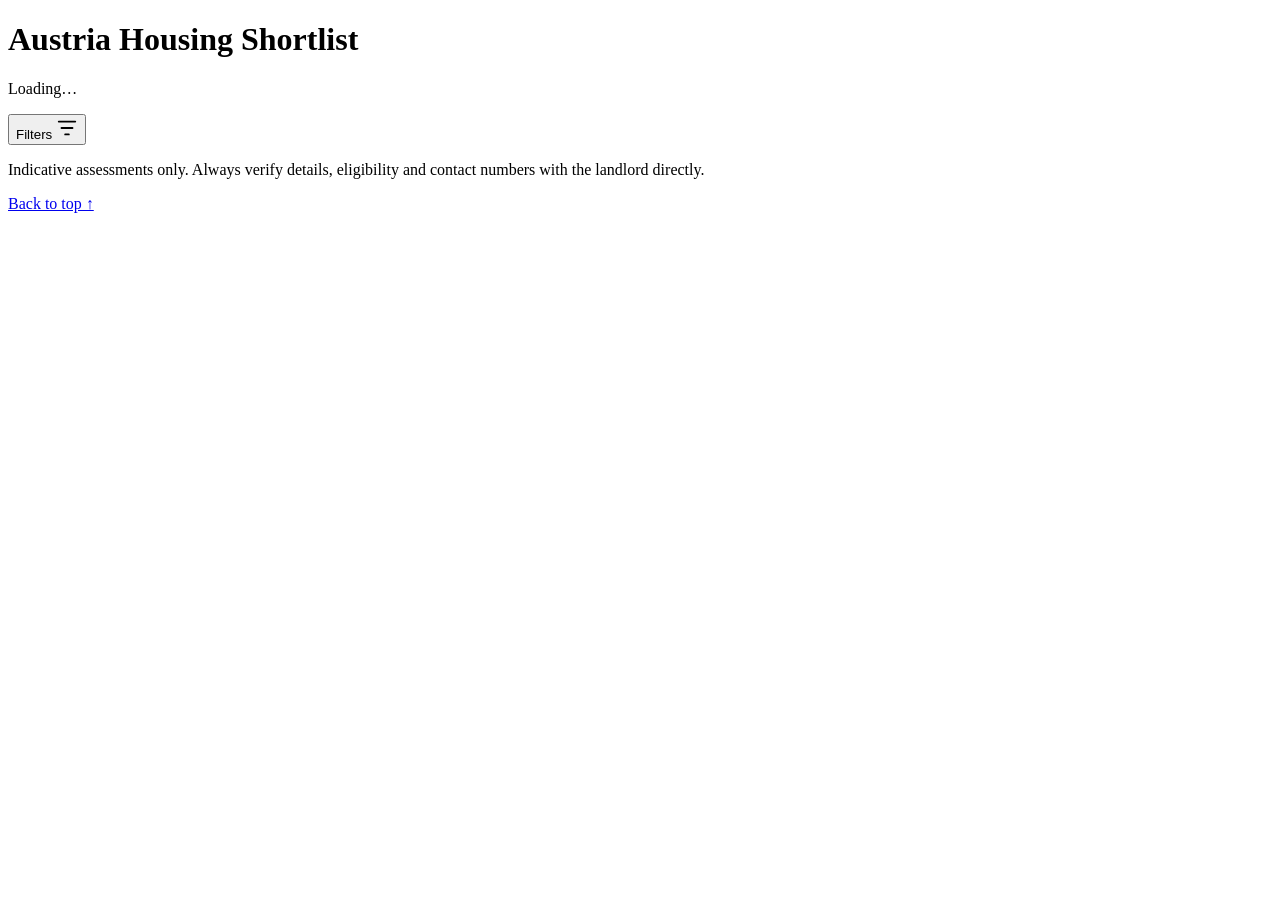
==== assets/index1.html @ 32095dc1 "Add files via upload adding the new site" ====
<!doctype html>
<html lang="en">
<head>
<meta charset="utf-8">
<meta name="viewport" content="width=device-width, initial-scale=1, viewport-fit=cover">
<meta name="color-scheme" content="light dark">
<meta name="theme-color" content="#14532d">
<title>Austria Housing Shortlist</title>
<link rel="stylesheet" href="style.css">
</head>
<body>

<header class="topbar" id="top">
  <div class="topbar-inner">
    <div class="brand">
      <h1>Austria Housing Shortlist</h1>
      <p class="sub" id="subtitle">Loading…</p>
    </div>
    <button class="icon-btn" id="toggle-filters" aria-expanded="false" aria-controls="filters">
      <span class="sr">Filters</span>
      <svg viewBox="0 0 24 24" width="22" height="22" aria-hidden="true"><path d="M3 5h18M6 12h12M10 19h4" stroke="currentColor" stroke-width="2" stroke-linecap="round" fill="none"/></svg>
    </button>
  </div>

  <section class="filters" id="filters" hidden>
    <label class="field search">
      <span class="sr">Search</span>
      <input type="search" id="q" placeholder="Search any text (town, landlord, risk…)" autocomplete="off">
    </label>

    <div class="chips" id="verdict-chips" role="group" aria-label="Filter by verdict"></div>

    <div class="row">
      <label class="field">
        <span>Town</span>
        <select id="city"></select>
      </label>
      <label class="field">
        <span>Landlord type</span>
        <select id="ltype"></select>
      </label>
    </div>
    <div class="row">
      <label class="field">
        <span>Status</span>
        <select id="status"></select>
      </label>
      <label class="field">
        <span>Sort by</span>
        <select id="sort">
          <option value="score-desc">Score (high → low)</option>
          <option value="rent-asc">Monthly rent (low → high)</option>
          <option value="rent-desc">Monthly rent (high → low)</option>
          <option value="move-asc">Move-in cost (low → high)</option>
          <option value="id-asc">ID (L001 → )</option>
          <option value="id-desc">ID (newest first)</option>
        </select>
      </label>
    </div>
    <div class="row actions">
      <button class="btn ghost" id="reset" type="button">Reset</button>
      <button class="btn ghost" id="expand-all" type="button">Expand all</button>
      <button class="btn ghost" id="collapse-all" type="button">Collapse all</button>
    </div>
  </section>
</header>

<main id="main">
  <div id="load-error" class="notice" hidden>
    <h2>Could not load listings.json</h2>
    <p>Browsers block reading local files directly. Either serve this folder (for example <code>python3 -m http.server</code>) or choose the file manually:</p>
    <label class="btn">
      Choose listings.json
      <input type="file" id="file-input" accept="application/json,.json" hidden>
    </label>
  </div>

  <section id="meta-section" class="panel" hidden></section>

  <section id="summary" class="summary" hidden></section>

  <p class="result-count" id="result-count" aria-live="polite"></p>
  <section id="list" class="list" aria-label="Listings"></section>
  <p id="empty" class="empty" hidden>No listings match these filters.</p>

  <section id="template-section" class="panel" hidden></section>
</main>

<footer class="foot">
  <p>Indicative assessments only. Always verify details, eligibility and contact numbers with the landlord directly.</p>
  <a href="#top" class="btn ghost">Back to top ↑</a>
</footer>

<script src="script.js"></script>
</body>
</html>
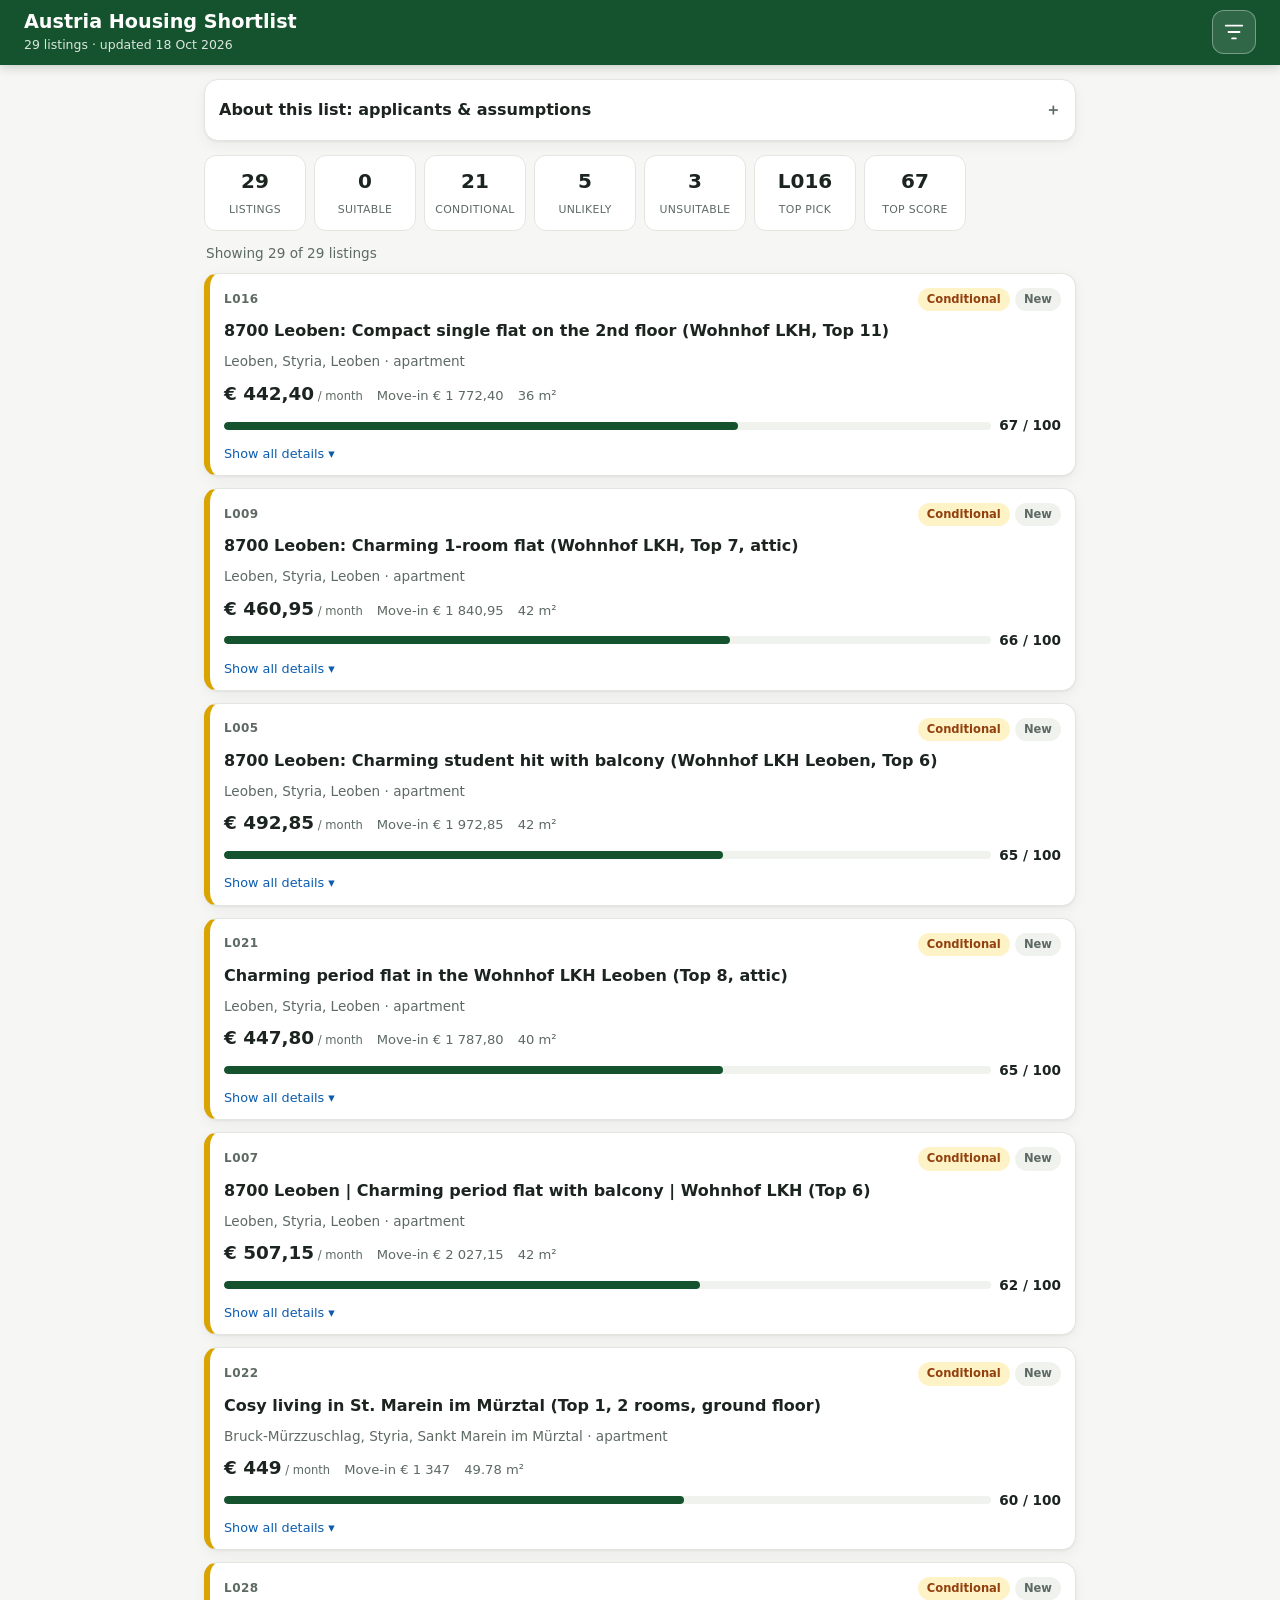
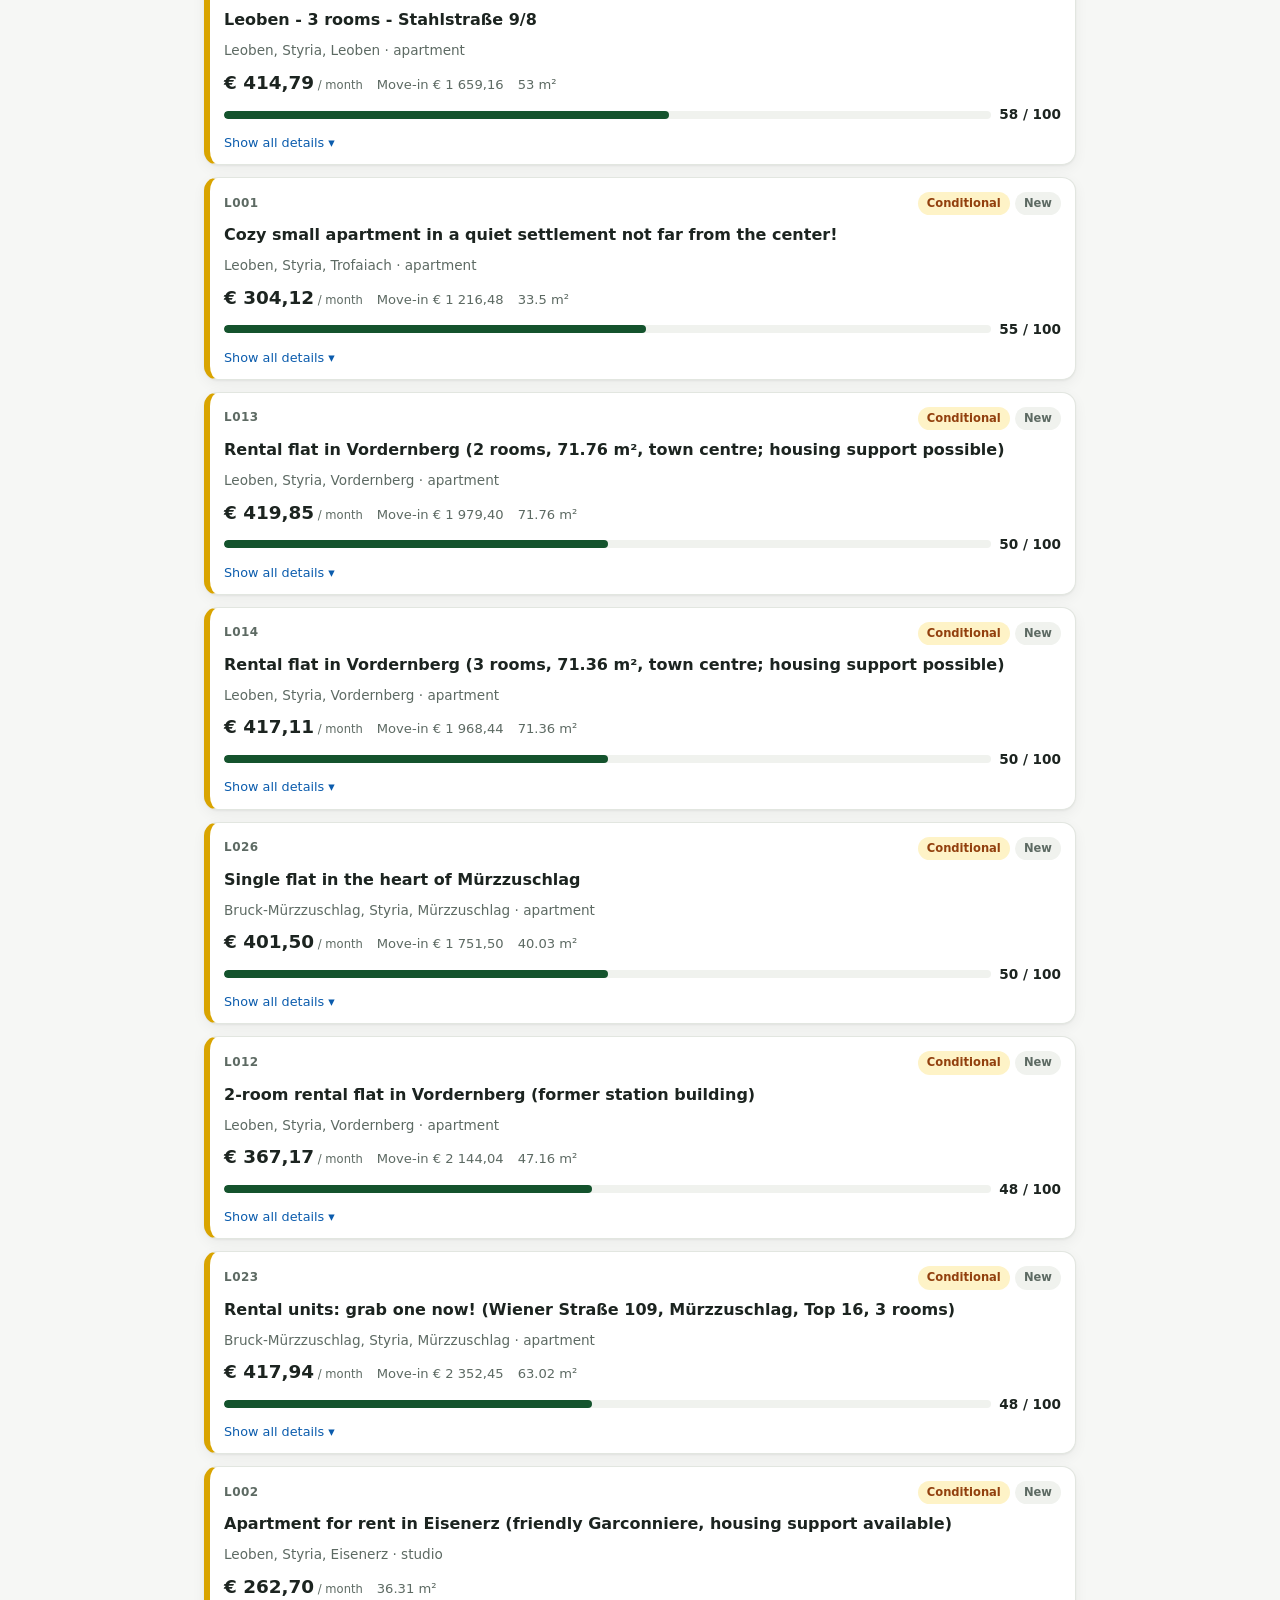
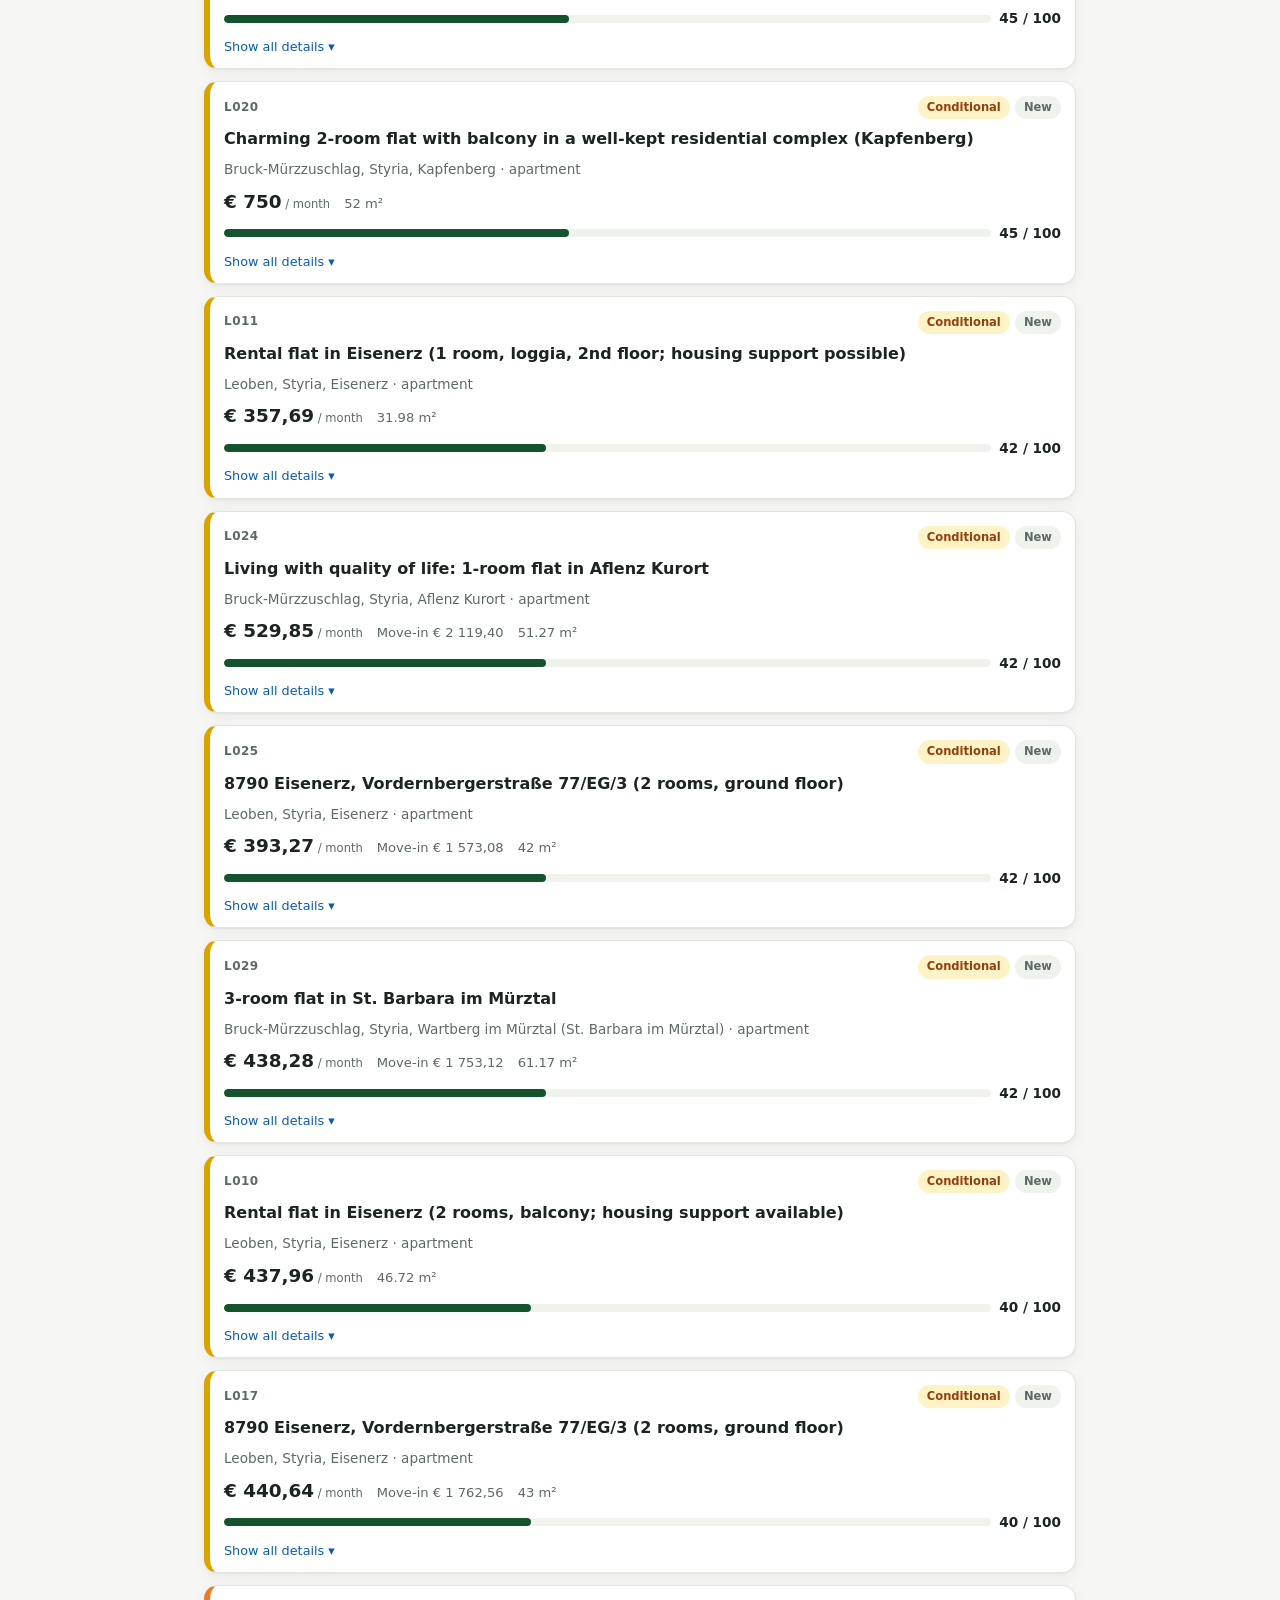
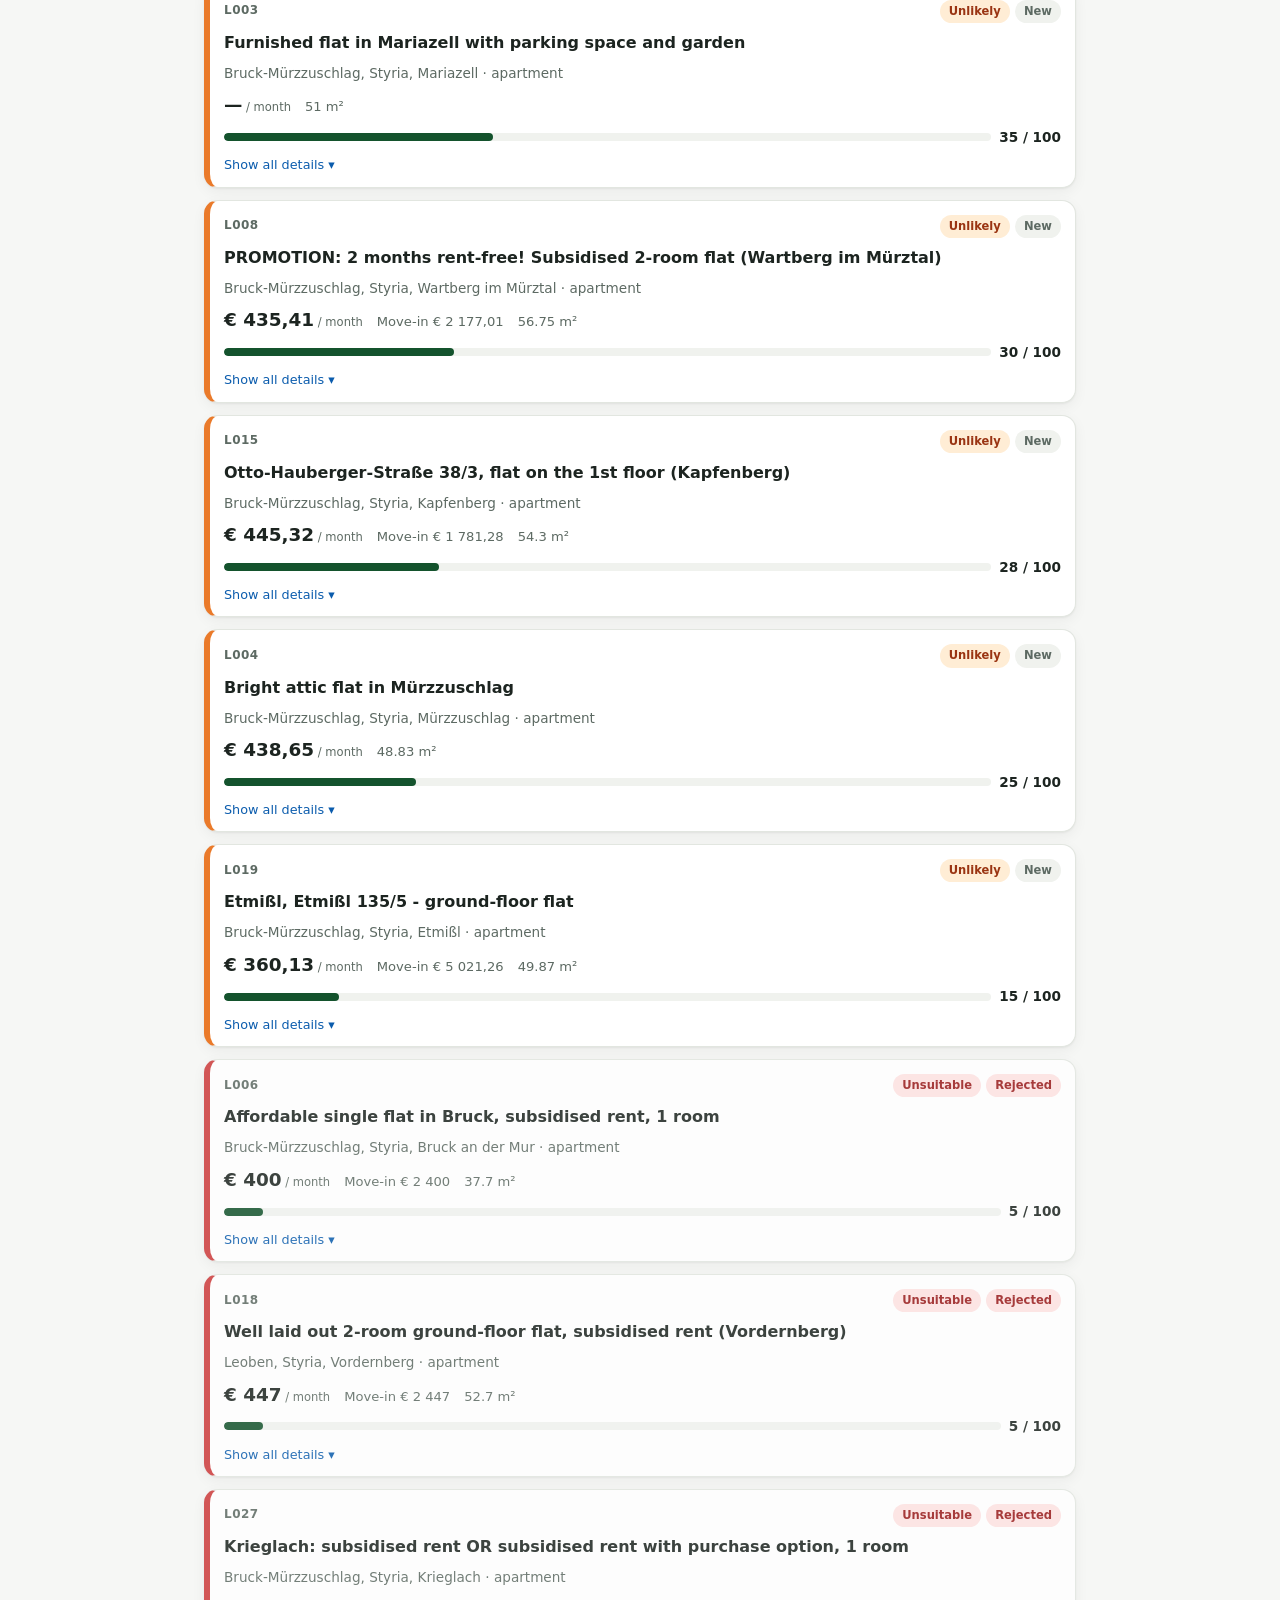
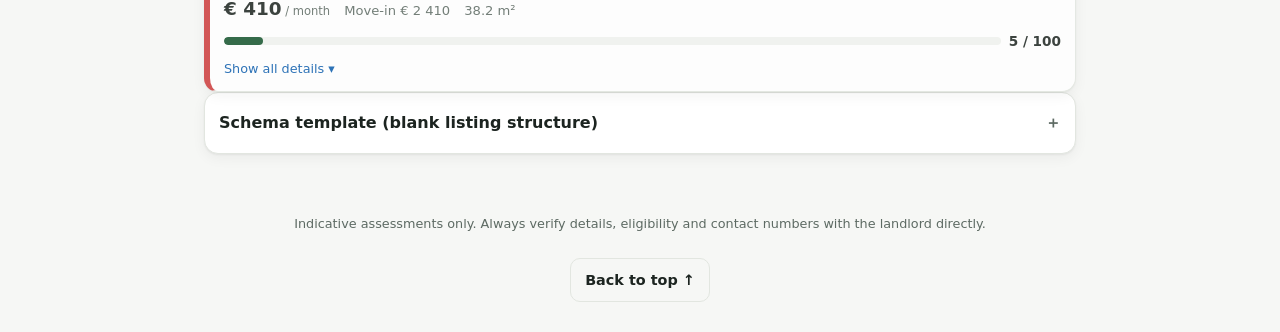
==== commit f1c93ddc: "Update linked stylesheets and scripts in index1.html" ====
--- a/assets/index1.html
+++ b/assets/index1.html
@@ -6,7 +6,7 @@
 <meta name="color-scheme" content="light dark">
 <meta name="theme-color" content="#14532d">
 <title>Austria Housing Shortlist</title>
-<link rel="stylesheet" href="style.css">
+<link rel="stylesheet" href="style1.css">
 </head>
 <body>
 
@@ -91,6 +91,6 @@
   <a href="#top" class="btn ghost">Back to top ↑</a>
 </footer>
 
-<script src="script.js"></script>
+<script src="script1.js"></script>
 </body>
 </html>
--- a/assets/style1.css
+++ b/assets/style1.css
@@ -0,0 +1,238 @@
+:root {
+  --bg: #f6f7f5;
+  --surface: #ffffff;
+  --surface-2: #f0f2ee;
+  --text: #1c2420;
+  --muted: #5d6a63;
+  --line: #e2e6e0;
+  --brand: #14532d;
+  --brand-ink: #ffffff;
+  --link: #0b5cad;
+
+  --ok: #166534;      --ok-bg: #dcfce7;
+  --cond: #92400e;    --cond-bg: #fef3c7;
+  --unlikely: #9a3412;--unlikely-bg: #ffedd5;
+  --bad: #991b1b;     --bad-bg: #fee2e2;
+  --info-bg: #e0f2fe; --info: #075985;
+
+  --radius: 14px;
+  --shadow: 0 1px 2px rgba(0,0,0,.05), 0 4px 14px rgba(0,0,0,.05);
+  --gutter: 16px;
+}
+
+@media (prefers-color-scheme: dark) {
+  :root {
+    --bg: #101512;
+    --surface: #182019;
+    --surface-2: #1f2a21;
+    --text: #e8eee9;
+    --muted: #9aaa9f;
+    --line: #2a372d;
+    --brand: #1f6b3a;
+    --link: #7cb8f5;
+    --ok: #86efac;      --ok-bg: #14341f;
+    --cond: #fcd34d;    --cond-bg: #3a2e0c;
+    --unlikely: #fdba74;--unlikely-bg: #3b2210;
+    --bad: #fca5a5;     --bad-bg: #3d1818;
+    --info-bg: #10304a; --info: #93c5fd;
+    --shadow: none;
+  }
+}
+
+* { box-sizing: border-box; }
+html { -webkit-text-size-adjust: 100%; scroll-behavior: smooth; scroll-padding-top: 76px; }
+body {
+  margin: 0;
+  background: var(--bg);
+  color: var(--text);
+  font: 16px/1.5 system-ui, -apple-system, "Segoe UI", Roboto, sans-serif;
+  padding-bottom: env(safe-area-inset-bottom);
+}
+h1, h2, h3, h4 { line-height: 1.25; margin: 0; }
+a { color: var(--link); overflow-wrap: anywhere; }
+code { background: var(--surface-2); padding: 1px 5px; border-radius: 5px; font-size: .9em; }
+.sr { position: absolute; width: 1px; height: 1px; overflow: hidden; clip: rect(0 0 0 0); white-space: nowrap; }
+[hidden] { display: none !important; }
+
+/* ---------- top bar ---------- */
+.topbar {
+  position: sticky; top: 0; z-index: 20;
+  background: var(--brand); color: var(--brand-ink);
+  padding-top: env(safe-area-inset-top);
+  box-shadow: 0 2px 10px rgba(0,0,0,.2);
+}
+.topbar-inner {
+  display: flex; align-items: center; justify-content: space-between; gap: 12px;
+  padding: 10px var(--gutter);
+}
+.brand h1 { font-size: 1.05rem; font-weight: 700; }
+.sub { margin: 2px 0 0; font-size: .78rem; opacity: .85; }
+.icon-btn {
+  appearance: none; border: 1px solid rgba(255,255,255,.35); background: rgba(255,255,255,.12);
+  color: inherit; width: 44px; height: 44px; border-radius: 12px;
+  display: grid; place-items: center; cursor: pointer;
+}
+.icon-btn[aria-expanded="true"] { background: rgba(255,255,255,.28); }
+
+.filters {
+  background: var(--surface); color: var(--text);
+  padding: 12px var(--gutter) 16px;
+  display: grid; gap: 12px;
+  border-top: 1px solid var(--line);
+  max-height: 75vh; overflow-y: auto;
+}
+.field { display: grid; gap: 4px; font-size: .78rem; color: var(--muted); min-width: 0; }
+.field input, .field select {
+  font: inherit; font-size: 16px; color: var(--text);
+  background: var(--surface-2); border: 1px solid var(--line);
+  border-radius: 10px; padding: 10px 12px; width: 100%; min-height: 44px;
+}
+.row { display: grid; grid-template-columns: 1fr 1fr; gap: 10px; }
+.row.actions { grid-template-columns: repeat(3, 1fr); }
+
+.chips { display: flex; flex-wrap: wrap; gap: 8px; }
+.chip {
+  appearance: none; font: inherit; font-size: .85rem; cursor: pointer;
+  padding: 8px 12px; min-height: 40px; border-radius: 999px;
+  border: 1px solid var(--line); background: var(--surface-2); color: var(--text);
+}
+.chip[aria-pressed="true"] { background: var(--brand); color: var(--brand-ink); border-color: var(--brand); }
+
+.btn {
+  display: inline-flex; align-items: center; justify-content: center;
+  font: inherit; font-size: .9rem; font-weight: 600; cursor: pointer;
+  min-height: 44px; padding: 8px 14px; border-radius: 10px;
+  background: var(--brand); color: var(--brand-ink); border: 1px solid var(--brand);
+  text-decoration: none;
+}
+.btn.ghost { background: transparent; color: var(--text); border-color: var(--line); }
+
+/* ---------- layout ---------- */
+main { padding: 14px var(--gutter) 24px; max-width: 920px; margin: 0 auto; }
+.panel, .notice {
+  background: var(--surface); border: 1px solid var(--line);
+  border-radius: var(--radius); padding: 14px; margin-bottom: 14px; box-shadow: var(--shadow);
+}
+.notice { border-color: var(--cond); }
+.notice h2 { font-size: 1rem; margin-bottom: 6px; }
+.notice p { margin: 0 0 12px; color: var(--muted); }
+
+.panel > summary, .panel > h2 { font-size: 1rem; font-weight: 700; }
+details.panel > summary { cursor: pointer; list-style: none; display: flex; justify-content: space-between; align-items: center; min-height: 32px; }
+details.panel > summary::-webkit-details-marker { display: none; }
+details.panel > summary::after { content: "＋"; color: var(--muted); }
+details.panel[open] > summary::after { content: "－"; }
+details.panel > .panel-body { margin-top: 12px; }
+
+/* ---------- summary tiles ---------- */
+.summary { display: grid; grid-template-columns: repeat(4, 1fr); gap: 8px; margin-bottom: 12px; }
+.tile {
+  background: var(--surface); border: 1px solid var(--line); border-radius: 12px;
+  padding: 10px 6px; text-align: center;
+}
+.tile b { display: block; font-size: 1.25rem; }
+.tile span { font-size: .68rem; color: var(--muted); text-transform: uppercase; letter-spacing: .03em; }
+
+.result-count { margin: 6px 2px 10px; font-size: .85rem; color: var(--muted); }
+.empty { text-align: center; color: var(--muted); padding: 30px 0; }
+
+/* ---------- cards ---------- */
+.list { display: grid; gap: 12px; }
+.card {
+  background: var(--surface); border: 1px solid var(--line);
+  border-left: 6px solid var(--line);
+  border-radius: var(--radius); box-shadow: var(--shadow); overflow: hidden;
+}
+.card.v-suitable { border-left-color: var(--ok); }
+.card.v-conditional { border-left-color: #d9a400; }
+.card.v-unlikely { border-left-color: #ea7a2a; }
+.card.v-unsuitable { border-left-color: #cc3b3b; }
+.card.is-rejected { opacity: .85; }
+
+.card > summary { list-style: none; cursor: pointer; padding: 12px 14px; display: grid; gap: 8px; }
+.card > summary::-webkit-details-marker { display: none; }
+.c-top { display: flex; justify-content: space-between; align-items: center; gap: 8px; }
+.c-id { font-size: .75rem; font-weight: 700; color: var(--muted); letter-spacing: .04em; }
+.c-title { font-size: 1rem; font-weight: 650; overflow-wrap: anywhere; }
+.c-loc { font-size: .85rem; color: var(--muted); }
+.c-meta { display: flex; flex-wrap: wrap; gap: 6px 14px; align-items: baseline; }
+.c-rent { font-size: 1.15rem; font-weight: 750; }
+.c-rent small { font-size: .72rem; font-weight: 500; color: var(--muted); }
+.c-stat { font-size: .82rem; color: var(--muted); }
+.c-more { font-size: .78rem; color: var(--link); }
+.card[open] .c-more::before { content: "Hide details ▴"; }
+.card:not([open]) .c-more::before { content: "Show all details ▾"; }
+.c-more { font-size: 0; }
+.c-more::before { font-size: .8rem; }
+
+.badge {
+  display: inline-block; font-size: .72rem; font-weight: 700; text-transform: capitalize;
+  padding: 3px 9px; border-radius: 999px; white-space: nowrap;
+}
+.b-suitable { background: var(--ok-bg); color: var(--ok); }
+.b-conditional { background: var(--cond-bg); color: var(--cond); }
+.b-unlikely { background: var(--unlikely-bg); color: var(--unlikely); }
+.b-unsuitable { background: var(--bad-bg); color: var(--bad); }
+.b-neutral { background: var(--surface-2); color: var(--muted); }
+.b-info { background: var(--info-bg); color: var(--info); }
+
+.scorebar { display: flex; align-items: center; gap: 8px; }
+.scorebar .track { flex: 1; height: 8px; background: var(--surface-2); border-radius: 99px; overflow: hidden; }
+.scorebar .fill { height: 100%; border-radius: 99px; background: var(--brand); }
+.scorebar b { font-size: .85rem; min-width: 52px; text-align: right; }
+
+.card-body { padding: 4px 14px 16px; display: grid; gap: 16px; border-top: 1px solid var(--line); }
+.sec h3 {
+  font-size: .72rem; text-transform: uppercase; letter-spacing: .06em; color: var(--muted);
+  margin: 14px 0 8px;
+}
+.pills { display: flex; flex-wrap: wrap; gap: 6px; }
+
+/* key/value lists */
+dl.kv { margin: 0; display: grid; gap: 0; }
+dl.kv > div {
+  display: grid; grid-template-columns: minmax(96px, 38%) 1fr; gap: 10px;
+  padding: 8px 0; border-bottom: 1px solid var(--line);
+}
+dl.kv > div:last-child { border-bottom: 0; }
+dl.kv dt { color: var(--muted); font-size: .84rem; }
+dl.kv dd { margin: 0; font-size: .92rem; overflow-wrap: anywhere; min-width: 0; }
+dl.kv dl.kv { margin-top: 2px; padding-left: 10px; border-left: 2px solid var(--line); }
+dl.kv dl.kv > div { grid-template-columns: 1fr; gap: 2px; }
+
+ul.plain { margin: 0; padding-left: 18px; display: grid; gap: 6px; }
+ul.plain li { overflow-wrap: anywhere; }
+ul.ok li::marker { color: var(--ok); content: "✓  "; }
+ul.risk li::marker { color: var(--bad); content: "⚠  "; }
+ul.q li::marker { color: var(--link); content: "?  "; }
+ul.doc li::marker { content: "▫  "; }
+
+.muted { color: var(--muted); }
+.note-box {
+  background: var(--surface-2); border-radius: 10px; padding: 10px 12px; font-size: .92rem;
+  overflow-wrap: anywhere; white-space: pre-wrap;
+}
+.raw {
+  font: .8rem/1.5 ui-monospace, SFMono-Regular, Menlo, monospace;
+  background: var(--surface-2); border-radius: 10px; padding: 10px 12px;
+  white-space: pre-wrap; overflow-wrap: anywhere; max-height: 320px; overflow: auto;
+}
+.card-actions { display: flex; flex-wrap: wrap; gap: 8px; padding-top: 4px; }
+.card-actions .btn { flex: 1 1 140px; }
+
+.foot { text-align: center; color: var(--muted); font-size: .8rem; padding: 10px var(--gutter) 30px; display: grid; gap: 12px; justify-items: center; }
+
+/* ---------- larger screens ---------- */
+@media (min-width: 640px) {
+  :root { --gutter: 24px; }
+  .brand h1 { font-size: 1.2rem; }
+  .filters { grid-template-columns: 1fr 1fr; align-items: end; }
+  .filters .search, .filters .chips, .filters .row.actions { grid-column: 1 / -1; }
+  .filters .row { grid-column: auto; }
+  .row.actions { grid-template-columns: repeat(3, max-content); }
+  .summary { grid-template-columns: repeat(8, 1fr); }
+  .card-body { grid-template-columns: 1fr 1fr; }
+  .card-body .sec.wide { grid-column: 1 / -1; }
+}
+
+@media (prefers-reduced-motion: reduce) { html { scroll-behavior: auto; } }
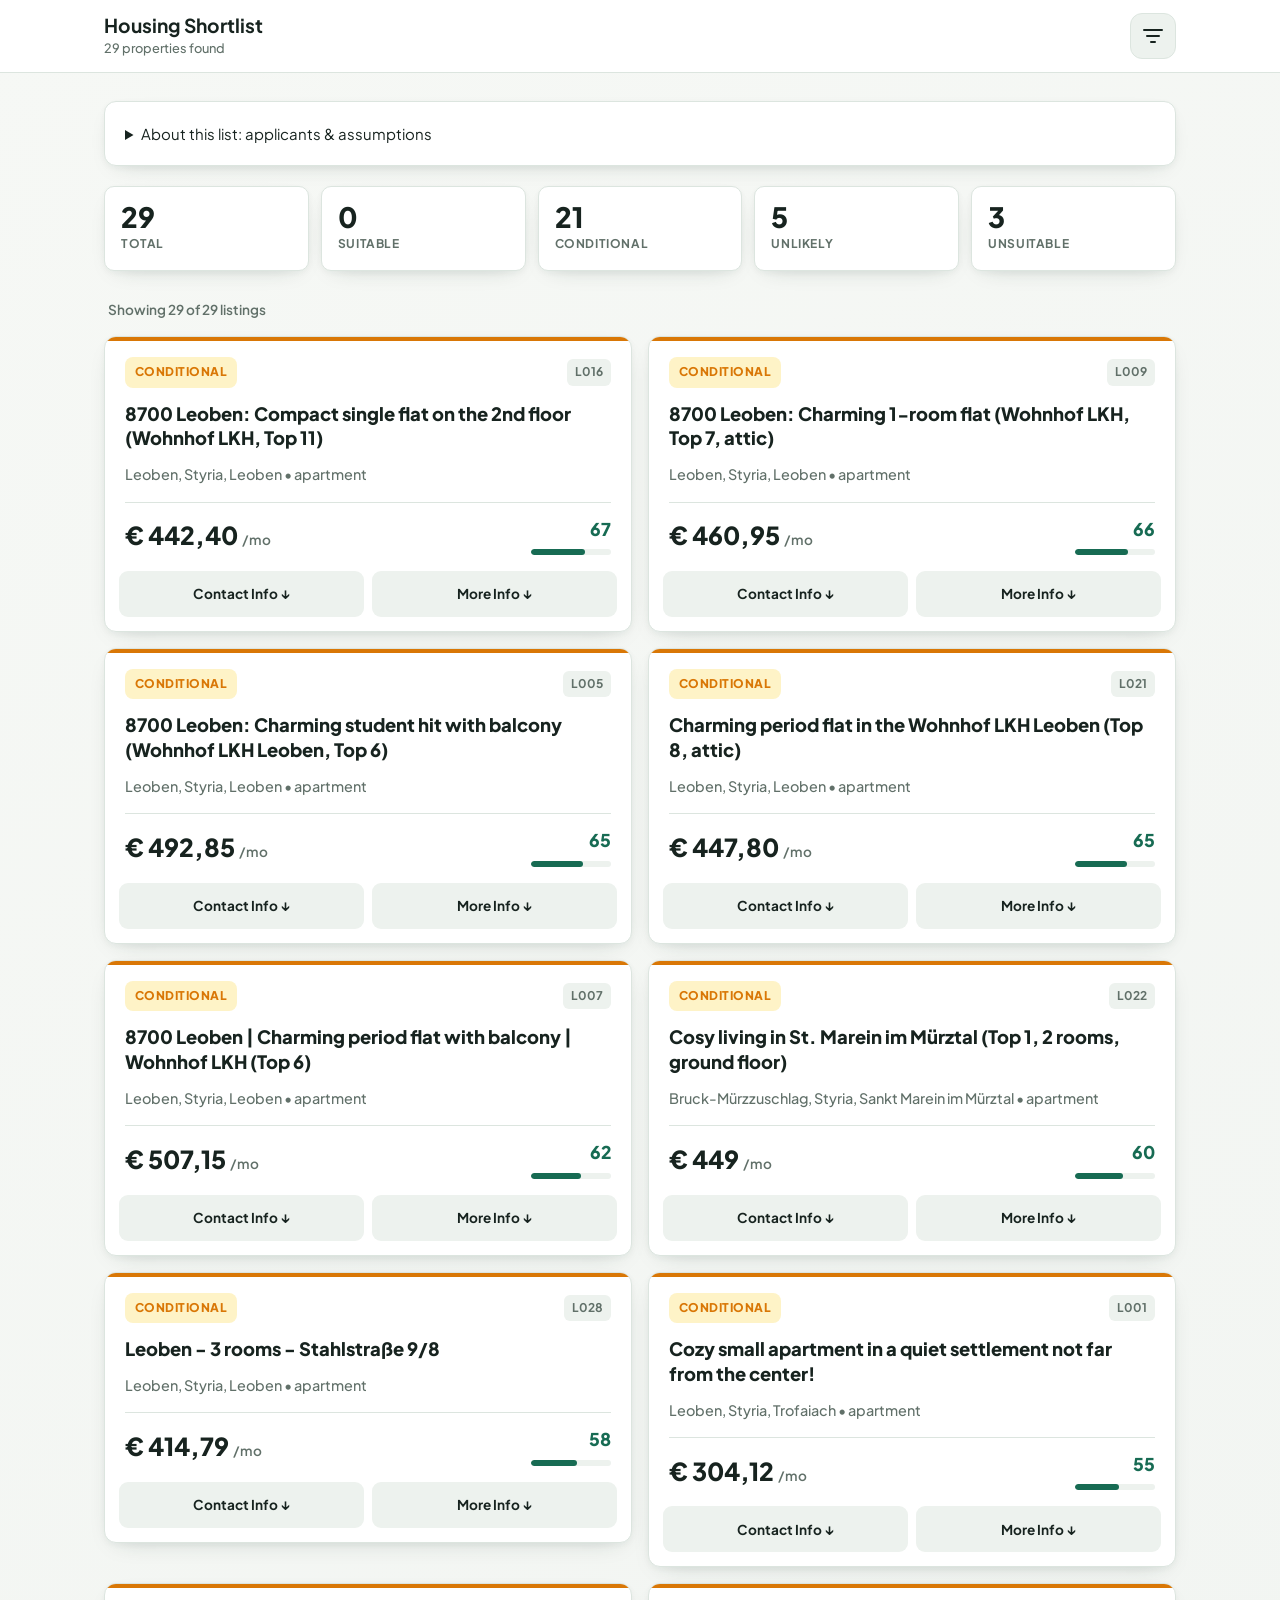
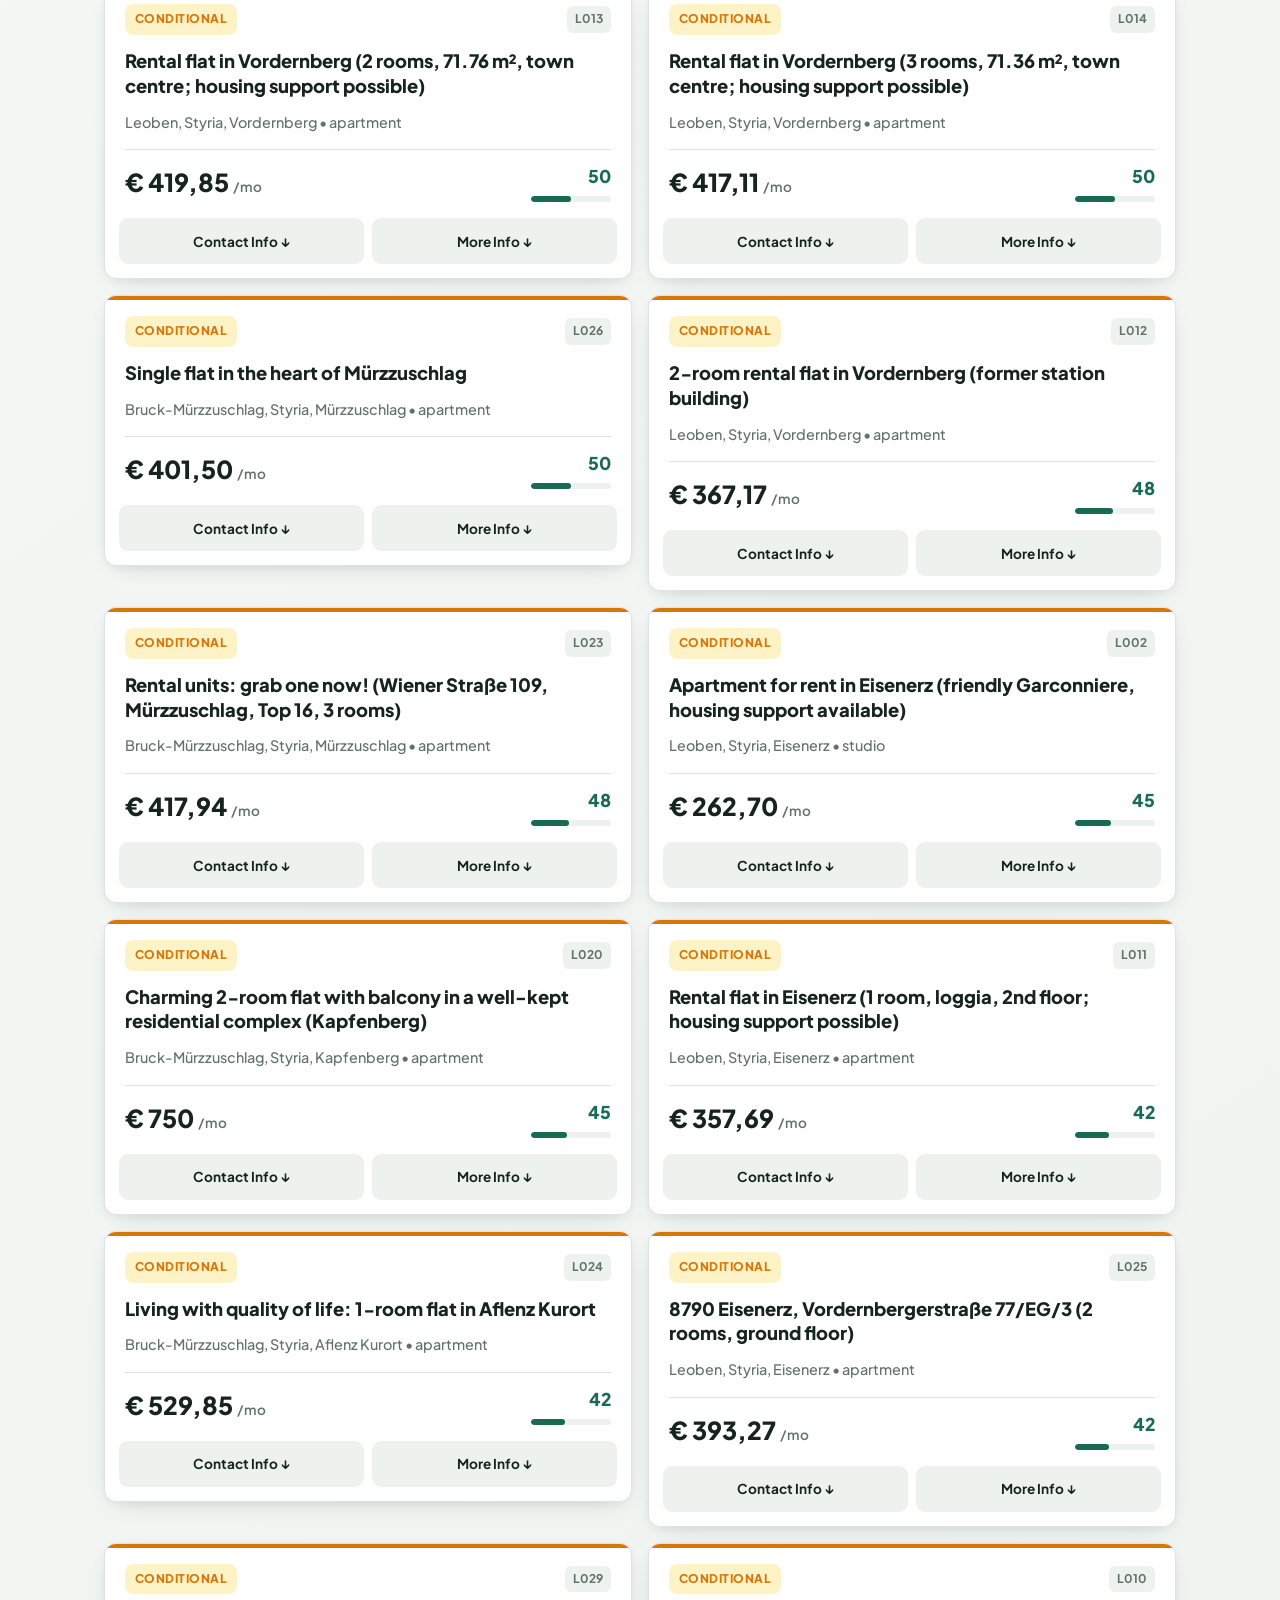
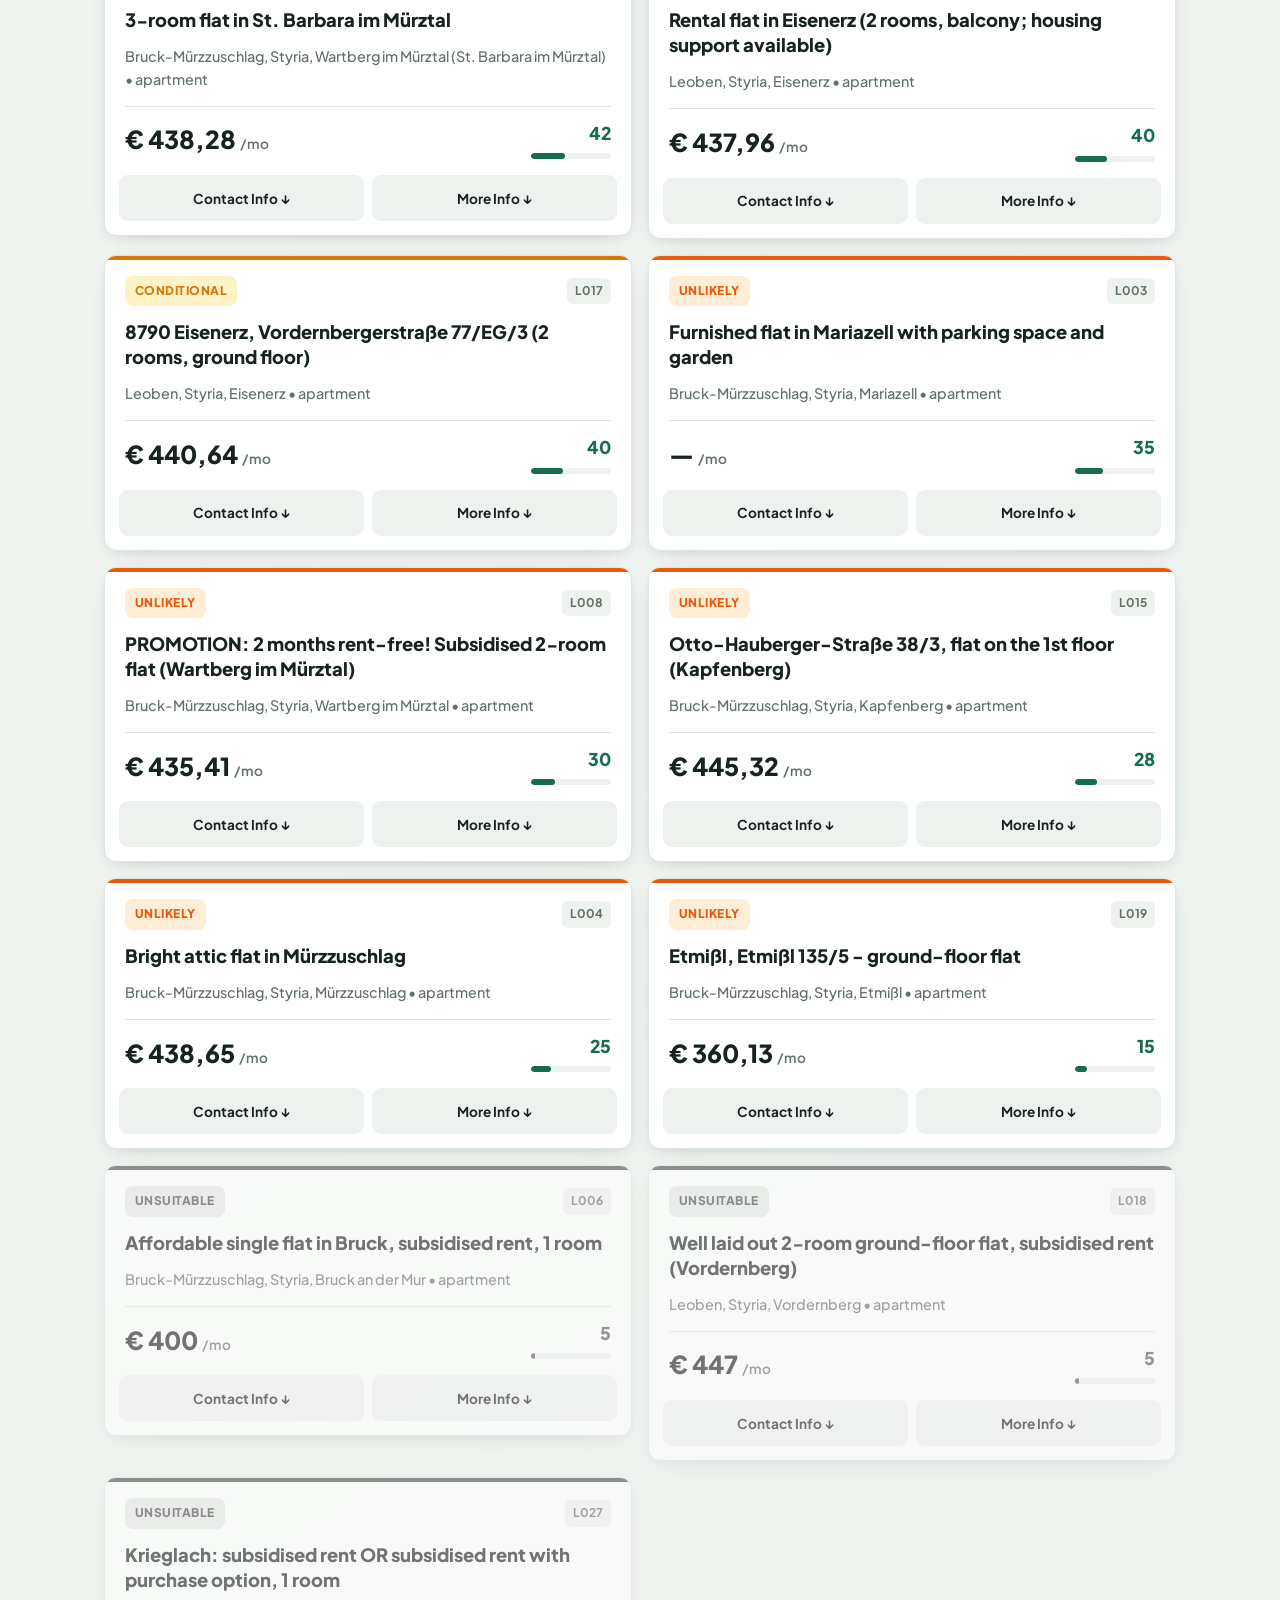
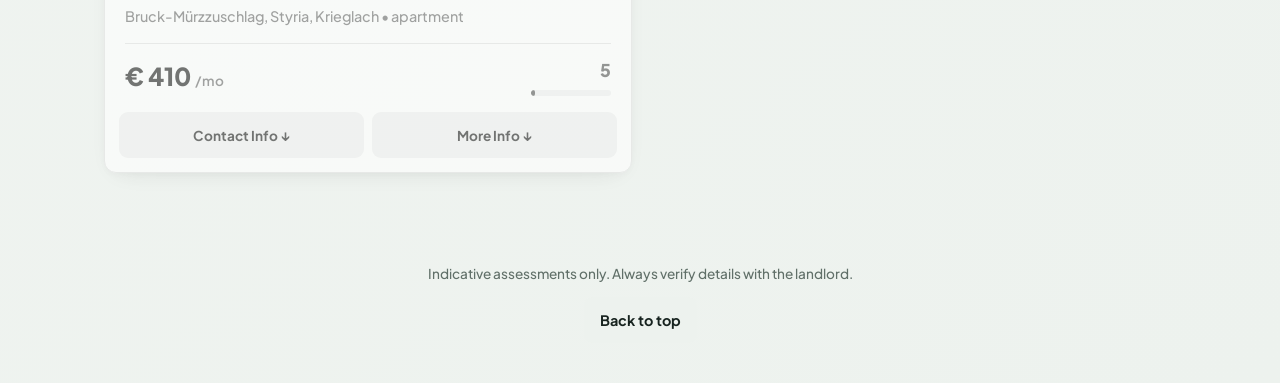
==== commit e8e7777a: "Add files via upload" ====
--- a/assets/index1.html
+++ b/assets/index1.html
@@ -3,9 +3,14 @@
 <head>
 <meta charset="utf-8">
 <meta name="viewport" content="width=device-width, initial-scale=1, viewport-fit=cover">
-<meta name="color-scheme" content="light dark">
-<meta name="theme-color" content="#14532d">
+<meta name="apple-mobile-web-app-capable" content="yes">
+<meta name="apple-mobile-web-app-status-bar-style" content="black-translucent">
+<meta name="theme-color" content="#ffffff" media="(prefers-color-scheme: light)">
+<meta name="theme-color" content="#0a0a0a" media="(prefers-color-scheme: dark)">
 <title>Austria Housing Shortlist</title>
+<link rel="preconnect" href="https://fonts.googleapis.com">
+<link rel="preconnect" href="https://fonts.gstatic.com" crossorigin>
+<link href="https://fonts.googleapis.com/css2?family=Plus+Jakarta+Sans:wght@400;500;600;700;800&display=swap" rel="stylesheet">
 <link rel="stylesheet" href="style1.css">
 </head>
 <body>
@@ -13,19 +18,19 @@
 <header class="topbar" id="top">
   <div class="topbar-inner">
     <div class="brand">
-      <h1>Austria Housing Shortlist</h1>
+      <h1>Housing Shortlist</h1>
       <p class="sub" id="subtitle">Loading…</p>
     </div>
     <button class="icon-btn" id="toggle-filters" aria-expanded="false" aria-controls="filters">
       <span class="sr">Filters</span>
-      <svg viewBox="0 0 24 24" width="22" height="22" aria-hidden="true"><path d="M3 5h18M6 12h12M10 19h4" stroke="currentColor" stroke-width="2" stroke-linecap="round" fill="none"/></svg>
+      <svg viewBox="0 0 24 24" width="24" height="24" aria-hidden="true"><path d="M3 6h18M6 12h12M10 18h4" stroke="currentColor" stroke-width="2" stroke-linecap="round" fill="none"/></svg>
     </button>
   </div>
 
   <section class="filters" id="filters" hidden>
     <label class="field search">
       <span class="sr">Search</span>
-      <input type="search" id="q" placeholder="Search any text (town, landlord, risk…)" autocomplete="off">
+      <input type="search" id="q" placeholder="Search town, landlord, risk…" autocomplete="off">
     </label>
 
     <div class="chips" id="verdict-chips" role="group" aria-label="Filter by verdict"></div>
@@ -59,38 +64,35 @@
     </div>
     <div class="row actions">
       <button class="btn ghost" id="reset" type="button">Reset</button>
-      <button class="btn ghost" id="expand-all" type="button">Expand all</button>
-      <button class="btn ghost" id="collapse-all" type="button">Collapse all</button>
+      <button class="btn ghost" id="expand-all" type="button">Expand</button>
+      <button class="btn ghost" id="collapse-all" type="button">Collapse</button>
     </div>
   </section>
 </header>
 
 <main id="main">
   <div id="load-error" class="notice" hidden>
-    <h2>Could not load listings.json</h2>
-    <p>Browsers block reading local files directly. Either serve this folder (for example <code>python3 -m http.server</code>) or choose the file manually:</p>
+    <h2>Data Unavailable</h2>
+    <p>Please select your local listings.json file to continue.</p>
     <label class="btn">
-      Choose listings.json
+      Choose File
       <input type="file" id="file-input" accept="application/json,.json" hidden>
     </label>
   </div>
 
   <section id="meta-section" class="panel" hidden></section>
-
   <section id="summary" class="summary" hidden></section>
-
   <p class="result-count" id="result-count" aria-live="polite"></p>
   <section id="list" class="list" aria-label="Listings"></section>
-  <p id="empty" class="empty" hidden>No listings match these filters.</p>
-
+  <p id="empty" class="empty" hidden>No listings match your criteria.</p>
   <section id="template-section" class="panel" hidden></section>
 </main>
 
 <footer class="foot">
-  <p>Indicative assessments only. Always verify details, eligibility and contact numbers with the landlord directly.</p>
-  <a href="#top" class="btn ghost">Back to top ↑</a>
+  <p>Indicative assessments only. Always verify details with the landlord.</p>
+  <a href="#top" class="btn ghost">Back to top</a>
 </footer>
 
 <script src="script1.js"></script>
 </body>
-</html>
+</html>
--- a/assets/style1.css
+++ b/assets/style1.css
@@ -1,238 +1,293 @@
 :root {
-  --bg: #f6f7f5;
+  --bg: #f2f5f2;
   --surface: #ffffff;
-  --surface-2: #f0f2ee;
-  --text: #1c2420;
-  --muted: #5d6a63;
-  --line: #e2e6e0;
-  --brand: #14532d;
+  --surface-2: #edf2ee;
+  --text: #17231f;
+  --muted: #617069;
+  --line: #dce5df;
+  --brand: #176b53;
   --brand-ink: #ffffff;
-  --link: #0b5cad;
-
-  --ok: #166534;      --ok-bg: #dcfce7;
-  --cond: #92400e;    --cond-bg: #fef3c7;
-  --unlikely: #9a3412;--unlikely-bg: #ffedd5;
-  --bad: #991b1b;     --bad-bg: #fee2e2;
-  --info-bg: #e0f2fe; --info: #075985;
-
-  --radius: 14px;
-  --shadow: 0 1px 2px rgba(0,0,0,.05), 0 4px 14px rgba(0,0,0,.05);
-  --gutter: 16px;
+  --link: #176b53;
+
+  --ok: #059669;      --ok-bg: #d1fae5;
+  --cond: #d97706;    --cond-bg: #fef3c7;
+  --unlikely: #ea580c;--unlikely-bg: #ffedd5;
+  --bad: #dc2626;     --bad-bg: #fee2e2;
+  --info-bg: #e0f2fe; --info: #0284c7;
+
+  --radius: 12px;
+  --shadow: 0 8px 24px -14px rgba(25, 54, 40, 0.28), 0 2px 6px rgba(25, 54, 40, 0.04);
+  --gutter: 24px;
 }
 
 @media (prefers-color-scheme: dark) {
   :root {
-    --bg: #101512;
-    --surface: #182019;
-    --surface-2: #1f2a21;
-    --text: #e8eee9;
-    --muted: #9aaa9f;
-    --line: #2a372d;
-    --brand: #1f6b3a;
-    --link: #7cb8f5;
-    --ok: #86efac;      --ok-bg: #14341f;
-    --cond: #fcd34d;    --cond-bg: #3a2e0c;
-    --unlikely: #fdba74;--unlikely-bg: #3b2210;
-    --bad: #fca5a5;     --bad-bg: #3d1818;
-    --info-bg: #10304a; --info: #93c5fd;
-    --shadow: none;
+    --bg: #101814;
+    --surface: #18221d;
+    --surface-2: #222f28;
+    --text: #edf4ef;
+    --muted: #a3b2a9;
+    --line: #304038;
+    --brand: #65c49a;
+    --brand-ink: #102219;
+    --link: #7bd3aa;
+    --ok: #34d399;      --ok-bg: rgba(52, 211, 153, 0.15);
+    --cond: #fbbf24;    --cond-bg: rgba(251, 191, 36, 0.15);
+    --unlikely: #fb923c;--unlikely-bg: rgba(251, 146, 60, 0.15);
+    --bad: #f87171;     --bad-bg: rgba(248, 113, 113, 0.15);
+    --info-bg: rgba(56, 189, 248, 0.15); --info: #38bdf8;
+    --shadow: 0 12px 30px rgba(0,0,0,0.22);
   }
 }
 
 * { box-sizing: border-box; }
-html { -webkit-text-size-adjust: 100%; scroll-behavior: smooth; scroll-padding-top: 76px; }
+html { scroll-behavior: smooth; -webkit-tap-highlight-color: transparent; }
 body {
   margin: 0;
-  background: var(--bg);
+  background: linear-gradient(145deg, #f6f8f5 0%, var(--bg) 44%, #edf2ee 100%);
   color: var(--text);
-  font: 16px/1.5 system-ui, -apple-system, "Segoe UI", Roboto, sans-serif;
+  font: 15px/1.55 'Plus Jakarta Sans', system-ui, -apple-system, sans-serif;
   padding-bottom: env(safe-area-inset-bottom);
 }
-h1, h2, h3, h4 { line-height: 1.25; margin: 0; }
-a { color: var(--link); overflow-wrap: anywhere; }
-code { background: var(--surface-2); padding: 1px 5px; border-radius: 5px; font-size: .9em; }
-.sr { position: absolute; width: 1px; height: 1px; overflow: hidden; clip: rect(0 0 0 0); white-space: nowrap; }
+h1, h2, h3 { font-weight: 700; line-height: 1.2; margin: 0; letter-spacing: -0.02em; }
+a { color: var(--link); overflow-wrap: anywhere; text-decoration: none; font-weight: 600; }
+.sr { position: absolute; width: 1px; height: 1px; overflow: hidden; clip: rect(0 0 0 0); }
 [hidden] { display: none !important; }
 
-/* ---------- top bar ---------- */
+/* ---------- Sticky Header ---------- */
 .topbar {
-  position: sticky; top: 0; z-index: 20;
-  background: var(--brand); color: var(--brand-ink);
+  position: sticky; top: 0; z-index: 50;
+  background: color-mix(in srgb, var(--surface) 94%, transparent);
+  backdrop-filter: blur(14px); -webkit-backdrop-filter: blur(14px);
+  border-bottom: 1px solid var(--line);
   padding-top: env(safe-area-inset-top);
-  box-shadow: 0 2px 10px rgba(0,0,0,.2);
-}
+}
+
 .topbar-inner {
-  display: flex; align-items: center; justify-content: space-between; gap: 12px;
-  padding: 10px var(--gutter);
-}
-.brand h1 { font-size: 1.05rem; font-weight: 700; }
-.sub { margin: 2px 0 0; font-size: .78rem; opacity: .85; }
+  display: flex; align-items: center; justify-content: space-between;
+  width: min(100%, 1120px); margin: 0 auto;
+  padding: 13px var(--gutter);
+}
+.brand h1 { font-size: 1.2rem; letter-spacing: 0; }
+.sub { margin: 2px 0 0; font-size: 0.8rem; color: var(--muted); font-weight: 500; }
+
 .icon-btn {
-  appearance: none; border: 1px solid rgba(255,255,255,.35); background: rgba(255,255,255,.12);
-  color: inherit; width: 44px; height: 44px; border-radius: 12px;
-  display: grid; place-items: center; cursor: pointer;
-}
-.icon-btn[aria-expanded="true"] { background: rgba(255,255,255,.28); }
-
+  appearance: none; background: var(--surface-2); color: var(--text);
+  border: 1px solid var(--line); width: 46px; height: 46px; border-radius: 12px;
+  display: grid; place-items: center; cursor: pointer; transition: transform 0.2s ease;
+}
+.icon-btn:active { transform: scale(0.92); }
+.icon-btn[aria-expanded="true"] { background: var(--brand); color: var(--brand-ink); }
+
+/* ---------- Floating Filters (App-like) ---------- */
 .filters {
-  background: var(--surface); color: var(--text);
-  padding: 12px var(--gutter) 16px;
-  display: grid; gap: 12px;
-  border-top: 1px solid var(--line);
-  max-height: 75vh; overflow-y: auto;
-}
-.field { display: grid; gap: 4px; font-size: .78rem; color: var(--muted); min-width: 0; }
+  width: min(100%, 1120px); margin: 0 auto;
+  background: var(--surface);
+  padding: 16px var(--gutter) 20px;
+  display: grid; gap: 16px;
+  max-height: 80vh; overflow-y: auto;
+  animation: slideDown 0.3s cubic-bezier(0.16, 1, 0.3, 1);
+}
+@keyframes slideDown {
+  from { opacity: 0; transform: translateY(-10px); }
+  to { opacity: 1; transform: translateY(0); }
+}
+
+.field { display: grid; gap: 6px; font-size: 0.8rem; font-weight: 600; color: var(--text); }
 .field input, .field select {
-  font: inherit; font-size: 16px; color: var(--text);
-  background: var(--surface-2); border: 1px solid var(--line);
-  border-radius: 10px; padding: 10px 12px; width: 100%; min-height: 44px;
-}
-.row { display: grid; grid-template-columns: 1fr 1fr; gap: 10px; }
-.row.actions { grid-template-columns: repeat(3, 1fr); }
+  font: inherit; font-size: 15px; color: var(--text);
+  background: var(--surface-2); border: 1px solid transparent;
+  border-radius: 9px; padding: 12px 14px; min-height: 48px; width: 100%; transition: 0.2s ease;
+  outline: none;
+}
+.field input:focus, .field select:focus { border-color: var(--brand); background: var(--surface); }
+.row { display: grid; grid-template-columns: 1fr 1fr; gap: 12px; }
 
 .chips { display: flex; flex-wrap: wrap; gap: 8px; }
 .chip {
-  appearance: none; font: inherit; font-size: .85rem; cursor: pointer;
-  padding: 8px 12px; min-height: 40px; border-radius: 999px;
-  border: 1px solid var(--line); background: var(--surface-2); color: var(--text);
+  appearance: none; font: inherit; font-size: 0.85rem; font-weight: 600;
+  min-height: 42px; padding: 9px 14px; border-radius: 8px; cursor: pointer;
+  border: 1px solid var(--line); background: var(--surface); color: var(--text);
+  transition: all 0.2s;
 }
 .chip[aria-pressed="true"] { background: var(--brand); color: var(--brand-ink); border-color: var(--brand); }
 
 .btn {
   display: inline-flex; align-items: center; justify-content: center;
-  font: inherit; font-size: .9rem; font-weight: 600; cursor: pointer;
-  min-height: 44px; padding: 8px 14px; border-radius: 10px;
-  background: var(--brand); color: var(--brand-ink); border: 1px solid var(--brand);
-  text-decoration: none;
-}
-.btn.ghost { background: transparent; color: var(--text); border-color: var(--line); }
-
-/* ---------- layout ---------- */
-main { padding: 14px var(--gutter) 24px; max-width: 920px; margin: 0 auto; }
+  font: inherit; font-size: 0.9rem; font-weight: 700; cursor: pointer;
+  min-height: 46px; padding: 11px 16px; border-radius: 9px;
+  background: var(--brand); color: var(--brand-ink); border: none;
+  text-decoration: none; transition: transform 0.1s;
+}
+.btn:active { transform: scale(0.97); }
+.btn.ghost { background: var(--surface-2); color: var(--text); }
+.btn.primary { width: 100%; font-size: 1rem; padding: 16px; border-radius: 16px; }
+
+/* ---------- Layout & Spacing ---------- */
+main { padding: 28px var(--gutter) 36px; max-width: 1120px; margin: 0 auto; }
 .panel, .notice {
-  background: var(--surface); border: 1px solid var(--line);
-  border-radius: var(--radius); padding: 14px; margin-bottom: 14px; box-shadow: var(--shadow);
-}
-.notice { border-color: var(--cond); }
-.notice h2 { font-size: 1rem; margin-bottom: 6px; }
-.notice p { margin: 0 0 12px; color: var(--muted); }
-
-.panel > summary, .panel > h2 { font-size: 1rem; font-weight: 700; }
-details.panel > summary { cursor: pointer; list-style: none; display: flex; justify-content: space-between; align-items: center; min-height: 32px; }
-details.panel > summary::-webkit-details-marker { display: none; }
-details.panel > summary::after { content: "＋"; color: var(--muted); }
-details.panel[open] > summary::after { content: "－"; }
-details.panel > .panel-body { margin-top: 12px; }
-
-/* ---------- summary tiles ---------- */
-.summary { display: grid; grid-template-columns: repeat(4, 1fr); gap: 8px; margin-bottom: 12px; }
+  background: var(--surface); border: 1px solid var(--line); border-radius: var(--radius);
+  padding: 20px; margin-bottom: 20px; box-shadow: var(--shadow);
+}
+.result-count { margin: 0 0 16px 4px; font-size: 0.85rem; font-weight: 600; color: var(--muted); }
+
+/* ---------- Summary Dashboard ---------- */
+.summary { display: grid; grid-template-columns: repeat(5, minmax(0, 1fr)); gap: 12px; margin-bottom: 28px; }
 .tile {
-  background: var(--surface); border: 1px solid var(--line); border-radius: 12px;
-  padding: 10px 6px; text-align: center;
-}
-.tile b { display: block; font-size: 1.25rem; }
-.tile span { font-size: .68rem; color: var(--muted); text-transform: uppercase; letter-spacing: .03em; }
-
-.result-count { margin: 6px 2px 10px; font-size: .85rem; color: var(--muted); }
-.empty { text-align: center; color: var(--muted); padding: 30px 0; }
-
-/* ---------- cards ---------- */
-.list { display: grid; gap: 12px; }
+  background: var(--surface); border: 1px solid var(--line); border-radius: 10px;
+  padding: 16px; box-shadow: var(--shadow);
+  display: flex; flex-direction: column; justify-content: center;
+}
+.tile b { font-size: 1.75rem; font-weight: 800; line-height: 1; margin-bottom: 4px; }
+.tile span { font-size: 0.75rem; color: var(--muted); font-weight: 700; text-transform: uppercase; letter-spacing: 0.05em; }
+
+/* ---------- Mobile-First Cards ---------- */
+.list { display: grid; grid-template-columns: repeat(2, minmax(0, 1fr)); align-items: start; gap: 16px; }
 .card {
-  background: var(--surface); border: 1px solid var(--line);
-  border-left: 6px solid var(--line);
-  border-radius: var(--radius); box-shadow: var(--shadow); overflow: hidden;
-}
-.card.v-suitable { border-left-color: var(--ok); }
-.card.v-conditional { border-left-color: #d9a400; }
-.card.v-unlikely { border-left-color: #ea7a2a; }
-.card.v-unsuitable { border-left-color: #cc3b3b; }
-.card.is-rejected { opacity: .85; }
-
-.card > summary { list-style: none; cursor: pointer; padding: 12px 14px; display: grid; gap: 8px; }
-.card > summary::-webkit-details-marker { display: none; }
-.c-top { display: flex; justify-content: space-between; align-items: center; gap: 8px; }
-.c-id { font-size: .75rem; font-weight: 700; color: var(--muted); letter-spacing: .04em; }
-.c-title { font-size: 1rem; font-weight: 650; overflow-wrap: anywhere; }
-.c-loc { font-size: .85rem; color: var(--muted); }
-.c-meta { display: flex; flex-wrap: wrap; gap: 6px 14px; align-items: baseline; }
-.c-rent { font-size: 1.15rem; font-weight: 750; }
-.c-rent small { font-size: .72rem; font-weight: 500; color: var(--muted); }
-.c-stat { font-size: .82rem; color: var(--muted); }
-.c-more { font-size: .78rem; color: var(--link); }
-.card[open] .c-more::before { content: "Hide details ▴"; }
-.card:not([open]) .c-more::before { content: "Show all details ▾"; }
-.c-more { font-size: 0; }
-.c-more::before { font-size: .8rem; }
+  min-width: 0; background: var(--surface); border: 1px solid var(--line); border-radius: var(--radius);
+  box-shadow: var(--shadow); overflow: hidden;
+  transition: box-shadow 0.2s ease, transform 0.2s ease; position: relative;
+}
+.card:hover { box-shadow: 0 12px 28px -14px rgba(25, 54, 40, 0.34); }
+.card.is-rejected { opacity: 0.6; filter: grayscale(1); }
+
+/* Indicator Stripe at the top instead of a side border for a cleaner mobile look */
+.card::before {
+  content: ''; position: absolute; top: 0; left: 0; right: 0; height: 4px; z-index: 10;
+}
+.card.v-suitable::before { background: var(--ok); }
+.card.v-conditional::before { background: var(--cond); }
+.card.v-unlikely::before { background: var(--unlikely); }
+.card.v-unsuitable::before { background: var(--bad); }
+
+.card-header {
+  min-width: 0; padding: 20px 20px 16px;
+  display: grid; gap: 12px; position: relative;
+}
+
+.c-top { display: flex; justify-content: space-between; align-items: center; }
+.c-id { font-size: 0.75rem; font-weight: 700; color: var(--muted); background: var(--surface-2); padding: 4px 8px; border-radius: 6px; }
+.c-title { font-size: 1.15rem; font-weight: 800; line-height: 1.35; margin-top: 2px; overflow-wrap: anywhere; }
+.c-loc { font-size: 0.9rem; color: var(--muted); font-weight: 500; }
+
+.c-meta { 
+  display: flex; justify-content: space-between; align-items: flex-end; 
+  margin-top: 4px; padding-top: 13px; border-top: 1px solid var(--line);
+}
+.c-rent { font-size: 1.55rem; font-weight: 800; color: var(--text); }
+.c-rent + small { font-size: 0.85rem; font-weight: 600; color: var(--muted); margin-left: 4px; }
+
+.scorebar { display: flex; flex-direction: column; align-items: flex-end; gap: 6px; width: 80px; }
+.scorebar b { font-size: 1.1rem; font-weight: 800; color: var(--brand); }
+.scorebar .track { width: 100%; height: 6px; background: var(--surface-2); border-radius: 99px; overflow: hidden; }
+.scorebar .fill { height: 100%; background: var(--brand); border-radius: 99px; }
+
+/* Custom toggle indicator replacing text toggle */
+.c-toggle-indicator {
+  display: flex; align-items: center; justify-content: center; gap: 8px;
+  margin-top: 8px; font-size: 0.8rem; font-weight: 700; color: var(--muted); text-transform: uppercase;
+}
+.c-chevron {
+  width: 24px; height: 24px; border-radius: 50%; background: var(--surface-2);
+  display: flex; align-items: center; justify-content: center; transition: transform 0.3s;
+}
+.c-chevron::after { content: '↓'; font-size: 12px; font-weight: bold; }
+.card[open] .c-chevron { transform: rotate(180deg); }
+.card[open] .c-more-text { display: none; }
 
 .badge {
-  display: inline-block; font-size: .72rem; font-weight: 700; text-transform: capitalize;
-  padding: 3px 9px; border-radius: 999px; white-space: nowrap;
+  display: inline-flex; align-items: center; font-size: 0.75rem; font-weight: 800;
+  text-transform: uppercase; letter-spacing: 0.04em; padding: 6px 10px; border-radius: 8px;
 }
 .b-suitable { background: var(--ok-bg); color: var(--ok); }
 .b-conditional { background: var(--cond-bg); color: var(--cond); }
 .b-unlikely { background: var(--unlikely-bg); color: var(--unlikely); }
 .b-unsuitable { background: var(--bad-bg); color: var(--bad); }
-.b-neutral { background: var(--surface-2); color: var(--muted); }
-.b-info { background: var(--info-bg); color: var(--info); }
-
-.scorebar { display: flex; align-items: center; gap: 8px; }
-.scorebar .track { flex: 1; height: 8px; background: var(--surface-2); border-radius: 99px; overflow: hidden; }
-.scorebar .fill { height: 100%; border-radius: 99px; background: var(--brand); }
-.scorebar b { font-size: .85rem; min-width: 52px; text-align: right; }
-
-.card-body { padding: 4px 14px 16px; display: grid; gap: 16px; border-top: 1px solid var(--line); }
+
+/* ---------- Card Body (Expanded Content) ---------- */
+.card-body { padding: 18px 20px 22px; display: grid; gap: 22px; border-top: 1px solid var(--line); animation: fadeIn 0.25s ease; }
+@keyframes fadeIn { from { opacity: 0; } to { opacity: 1; } }
+
 .sec h3 {
-  font-size: .72rem; text-transform: uppercase; letter-spacing: .06em; color: var(--muted);
-  margin: 14px 0 8px;
-}
-.pills { display: flex; flex-wrap: wrap; gap: 6px; }
-
-/* key/value lists */
-dl.kv { margin: 0; display: grid; gap: 0; }
-dl.kv > div {
-  display: grid; grid-template-columns: minmax(96px, 38%) 1fr; gap: 10px;
-  padding: 8px 0; border-bottom: 1px solid var(--line);
-}
-dl.kv > div:last-child { border-bottom: 0; }
-dl.kv dt { color: var(--muted); font-size: .84rem; }
-dl.kv dd { margin: 0; font-size: .92rem; overflow-wrap: anywhere; min-width: 0; }
-dl.kv dl.kv { margin-top: 2px; padding-left: 10px; border-left: 2px solid var(--line); }
-dl.kv dl.kv > div { grid-template-columns: 1fr; gap: 2px; }
-
-ul.plain { margin: 0; padding-left: 18px; display: grid; gap: 6px; }
-ul.plain li { overflow-wrap: anywhere; }
-ul.ok li::marker { color: var(--ok); content: "✓  "; }
-ul.risk li::marker { color: var(--bad); content: "⚠  "; }
-ul.q li::marker { color: var(--link); content: "?  "; }
-ul.doc li::marker { content: "▫  "; }
-
-.muted { color: var(--muted); }
+  font-size: 0.8rem; text-transform: uppercase; letter-spacing: 0.05em; color: var(--muted);
+  margin: 0 0 12px; padding-bottom: 8px; border-bottom: 1px solid var(--line);
+}
+
+dl.kv { margin: 0; display: grid; gap: 12px; }
+dl.kv > div { display: flex; flex-direction: column; gap: 4px; }
+dl.kv dt { color: var(--muted); font-size: 0.8rem; font-weight: 600; text-transform: uppercase; }
+dl.kv dd { margin: 0; font-size: 1rem; font-weight: 500; color: var(--text); overflow-wrap: anywhere; }
+
+ul.plain { margin: 0; padding-left: 0; display: grid; gap: 8px; list-style: none; }
+ul.plain li {
+  position: relative; padding-left: 24px; font-size: 0.95rem; font-weight: 500;
+}
+ul.ok li::before { content: "✓"; position: absolute; left: 0; color: var(--ok); font-weight: 800; }
+ul.risk li::before { content: "!"; position: absolute; left: 0; color: var(--bad); font-weight: 800; }
+
 .note-box {
-  background: var(--surface-2); border-radius: 10px; padding: 10px 12px; font-size: .92rem;
-  overflow-wrap: anywhere; white-space: pre-wrap;
-}
-.raw {
-  font: .8rem/1.5 ui-monospace, SFMono-Regular, Menlo, monospace;
-  background: var(--surface-2); border-radius: 10px; padding: 10px 12px;
-  white-space: pre-wrap; overflow-wrap: anywhere; max-height: 320px; overflow: auto;
-}
-.card-actions { display: flex; flex-wrap: wrap; gap: 8px; padding-top: 4px; }
-.card-actions .btn { flex: 1 1 140px; }
-
-.foot { text-align: center; color: var(--muted); font-size: .8rem; padding: 10px var(--gutter) 30px; display: grid; gap: 12px; justify-items: center; }
-
-/* ---------- larger screens ---------- */
-@media (min-width: 640px) {
-  :root { --gutter: 24px; }
-  .brand h1 { font-size: 1.2rem; }
+  background: var(--cond-bg); color: var(--cond); border-radius: 12px;
+  padding: 16px; font-size: 0.95rem; font-weight: 500; line-height: 1.6;
+}
+.card-actions { margin-top: 0; }
+.dual-actions { display: grid; grid-template-columns: repeat(2, minmax(0, 1fr)); gap: 8px; padding: 0 14px 14px; }
+.drawer { min-width: 0; }
+.drawer-btn { width: 100%; min-height: 46px; padding: 10px 8px; font-size: 0.85rem; }
+.drawer > summary { list-style: none; }
+.drawer > summary::-webkit-details-marker { display: none; }
+.drawer[open] > summary { border-radius: 9px 9px 0 0; }
+.drawer .card-body { padding: 16px 14px; border: 1px solid var(--line); border-top: 0; border-radius: 0 0 9px 9px; }
+.drawer.full-width { grid-column: 1 / -1; }
+.contact-kv { gap: 16px !important; }
+.contact-kv .contact-entry { gap: 6px !important; }
+.contact-kv dt { font-size: 0.72rem; letter-spacing: 0.04em; }
+.contact-kv dd { line-height: 1.65; }
+.contact-value { display: block; overflow-wrap: anywhere; }
+.contact-link { display: inline-flex; align-items: center; min-height: 38px; margin: 2px 3px 2px 0; padding: 5px 10px; border: 1px solid var(--line); border-radius: 7px; background: var(--surface-2); color: var(--link); font-weight: 700; text-decoration: underline; text-decoration-thickness: 1px; text-underline-offset: 3px; }
+.contact-link:hover { background: color-mix(in srgb, var(--brand) 12%, var(--surface)); }
+.empty { text-align: center; color: var(--muted); padding: 40px 16px; background: var(--surface); border: 1px dashed var(--line); border-radius: var(--radius); }
+.btn:focus-visible, .icon-btn:focus-visible, .chip:focus-visible, a:focus-visible, input:focus-visible, select:focus-visible { outline: 3px solid color-mix(in srgb, var(--brand) 45%, transparent); outline-offset: 2px; }
+
+.foot { text-align: center; color: var(--muted); padding: 40px var(--gutter); font-size: 0.85rem; font-weight: 500; }
+
+/* ---------- Tablets & Desktop Adjustments ---------- */
+@media (min-width: 768px) {
   .filters { grid-template-columns: 1fr 1fr; align-items: end; }
-  .filters .search, .filters .chips, .filters .row.actions { grid-column: 1 / -1; }
-  .filters .row { grid-column: auto; }
-  .row.actions { grid-template-columns: repeat(3, max-content); }
-  .summary { grid-template-columns: repeat(8, 1fr); }
-  .card-body { grid-template-columns: 1fr 1fr; }
+  .filters .search, .filters .chips { grid-column: 1 / -1; }
+  .filters .row { grid-column: span 1; }
+  .filters .actions { grid-column: 1 / -1; grid-template-columns: repeat(3, minmax(0, 1fr)); }
+  .card-body { grid-template-columns: 1fr 1fr; gap: 24px 32px; }
   .card-body .sec.wide { grid-column: 1 / -1; }
-}
-
-@media (prefers-reduced-motion: reduce) { html { scroll-behavior: auto; } }
+  .c-meta { align-items: center; }
+}
+
+@media (max-width: 767px) {
+  :root { --gutter: 16px; }
+  main { padding-top: 20px; }
+  .summary { grid-template-columns: repeat(2, minmax(0, 1fr)); gap: 9px; margin-bottom: 22px; }
+  .summary .tile:first-child { grid-column: 1 / -1; }
+  .tile { padding: 14px; }
+  .tile b { font-size: 1.55rem; }
+  .list { grid-template-columns: minmax(0, 1fr); gap: 13px; }
+  .card-header { padding: 19px 16px 15px; }
+  .c-rent { font-size: 1.45rem; }
+  .card-body { padding: 16px 16px 20px; gap: 20px; }
+  .dual-actions { padding: 0 12px 12px; }
+  .drawer .card-body { padding: 14px 12px; }
+  .foot { padding-top: 28px; }
+}
+
+@media (max-width: 420px) {
+  .topbar-inner { padding-top: 10px; padding-bottom: 10px; }
+  .brand h1 { font-size: 1.08rem; }
+  .row { grid-template-columns: minmax(0, 1fr); }
+  .filters { gap: 12px; }
+  .chips { gap: 6px; }
+  .chip { padding: 8px 10px; font-size: 0.78rem; }
+  .dual-actions { grid-template-columns: minmax(0, 1fr); }
+  .drawer.full-width { grid-column: auto; }
+}
+
+@media (prefers-reduced-motion: reduce) {
+  *, *::before, *::after { scroll-behavior: auto !important; animation-duration: 0.01ms !important; transition-duration: 0.01ms !important; }
+}
